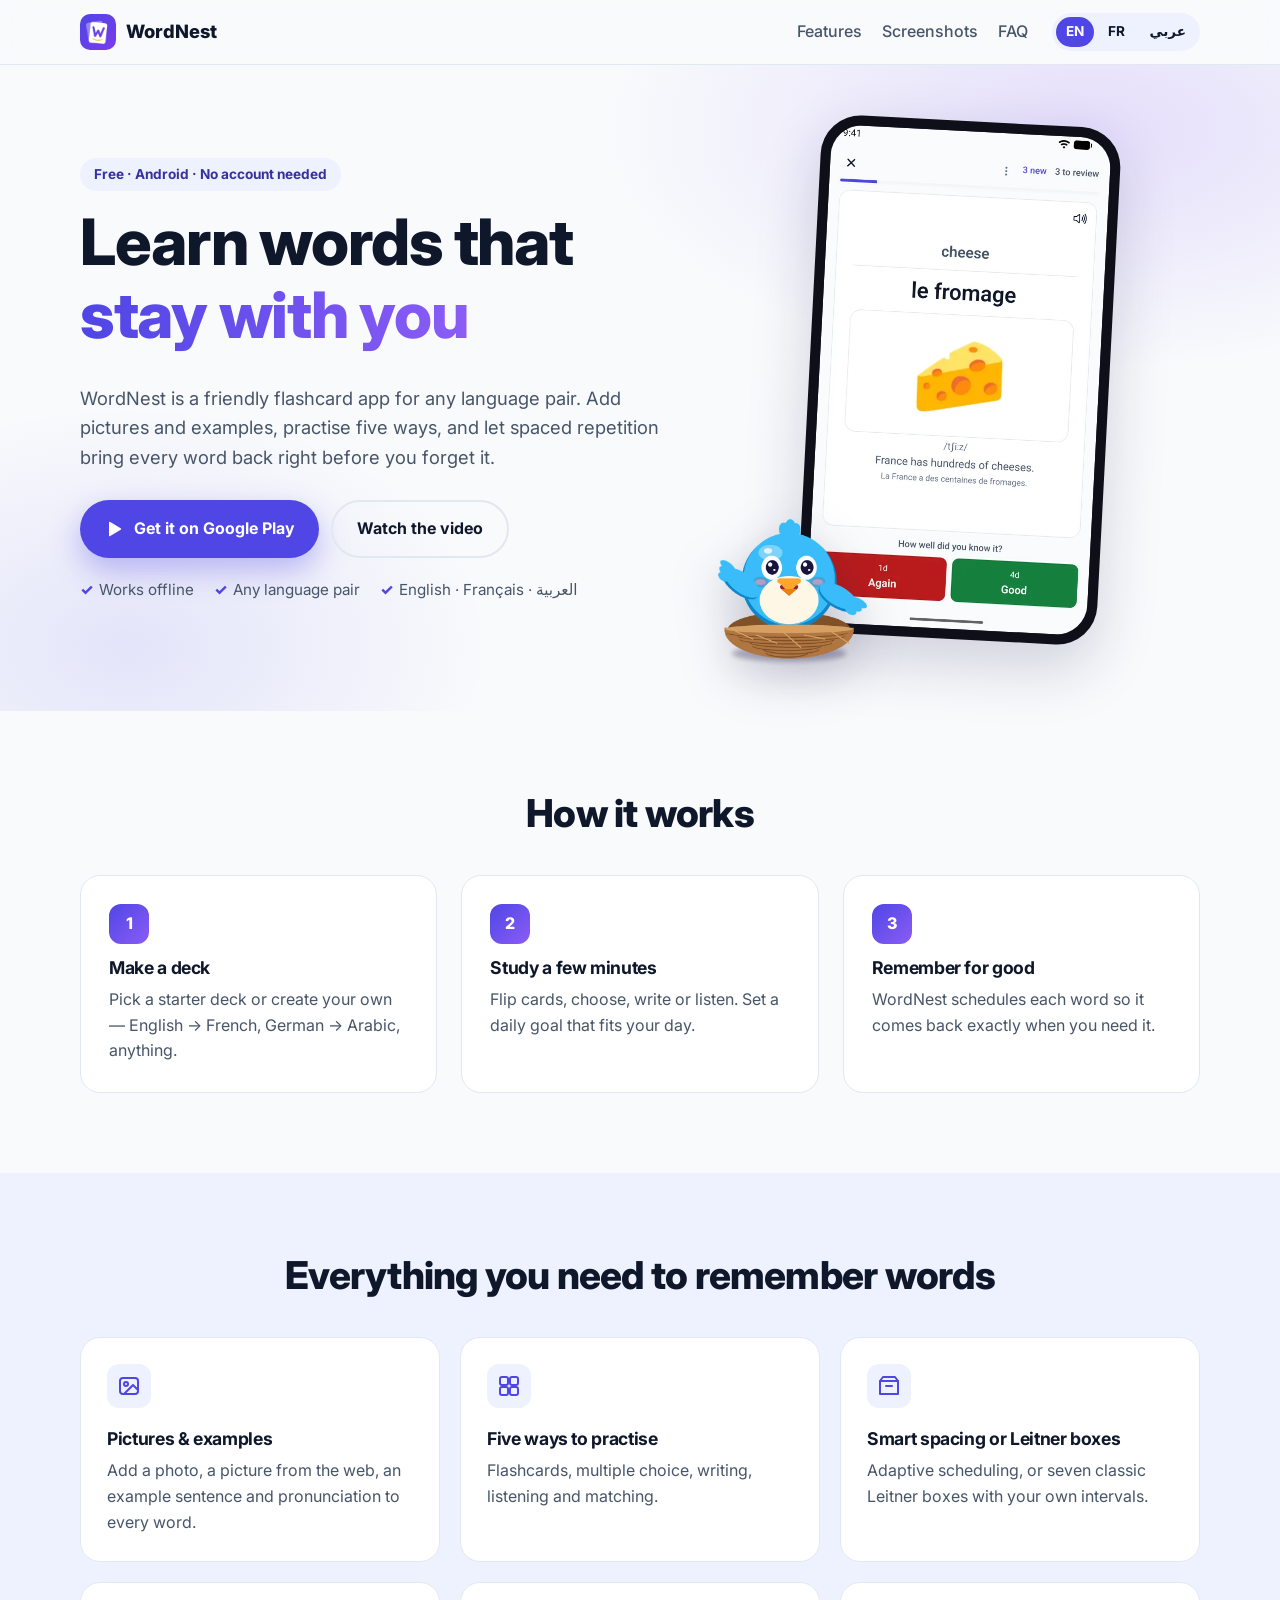
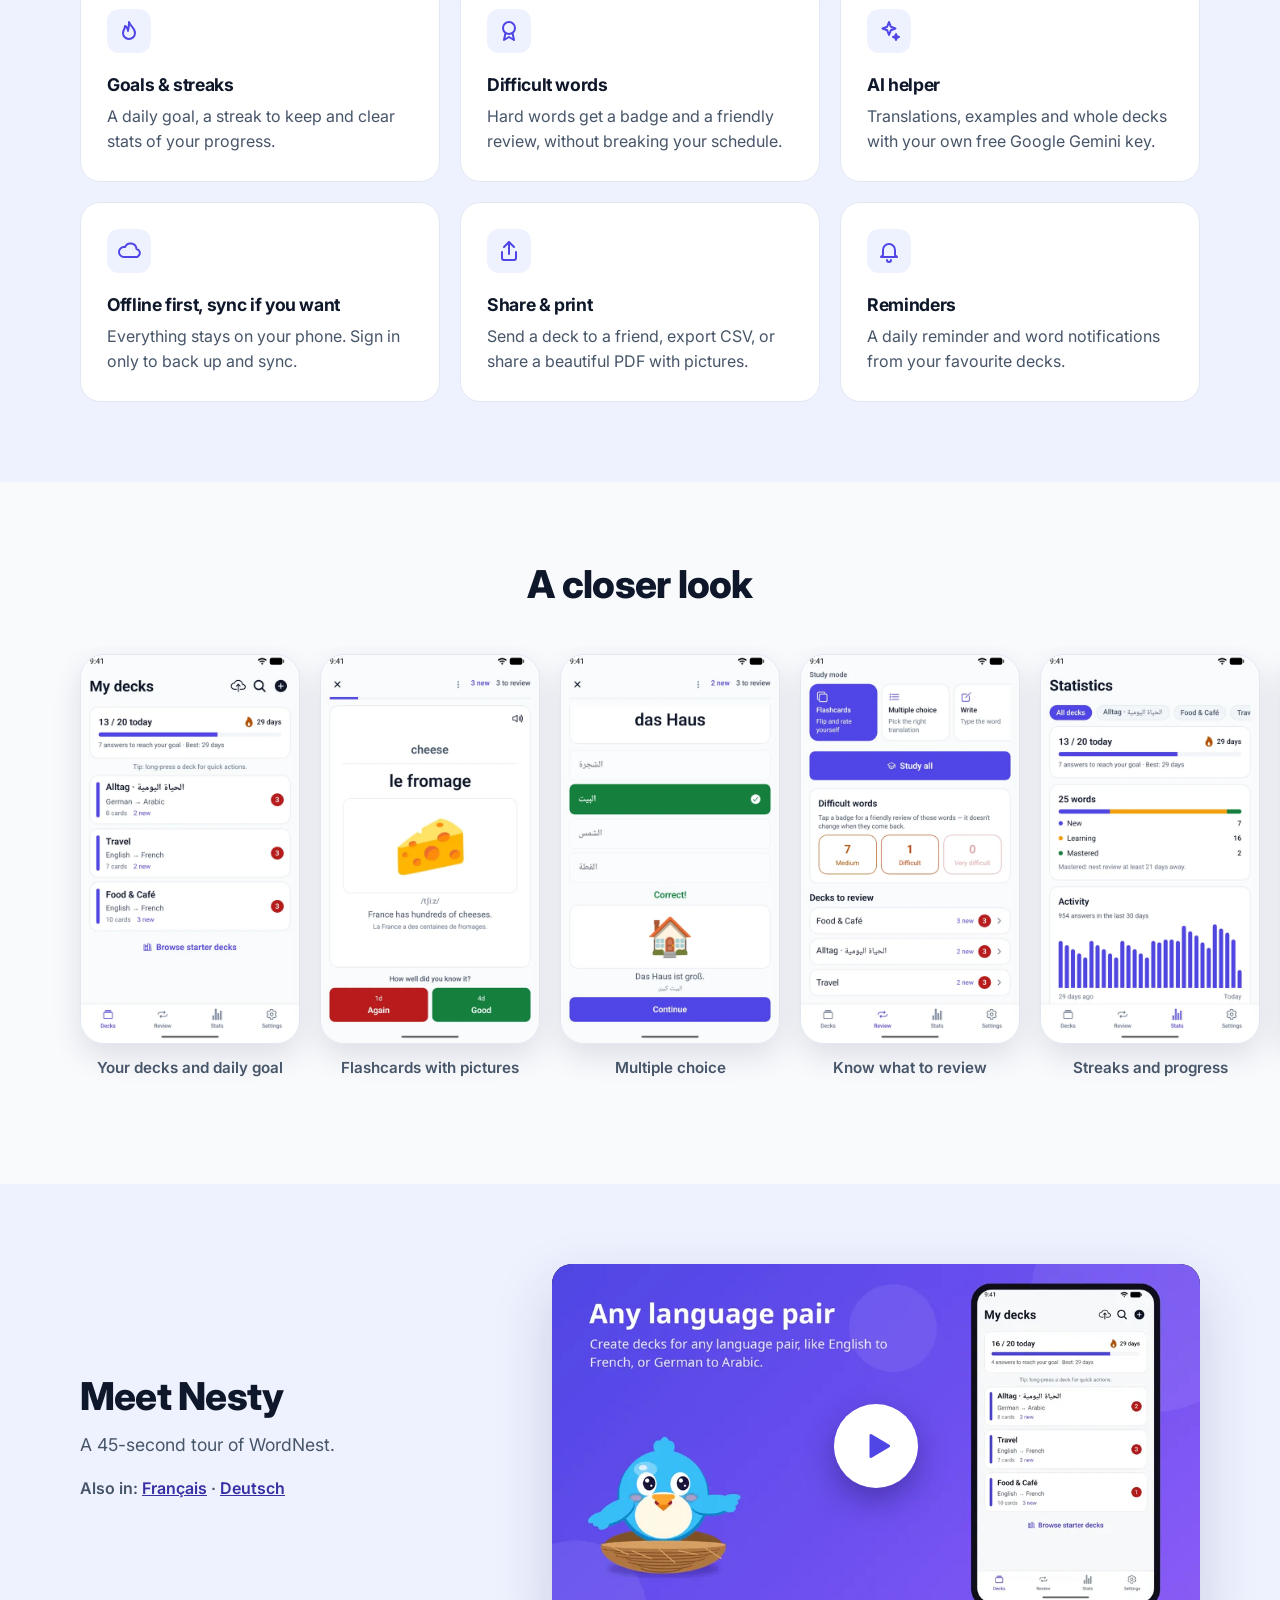
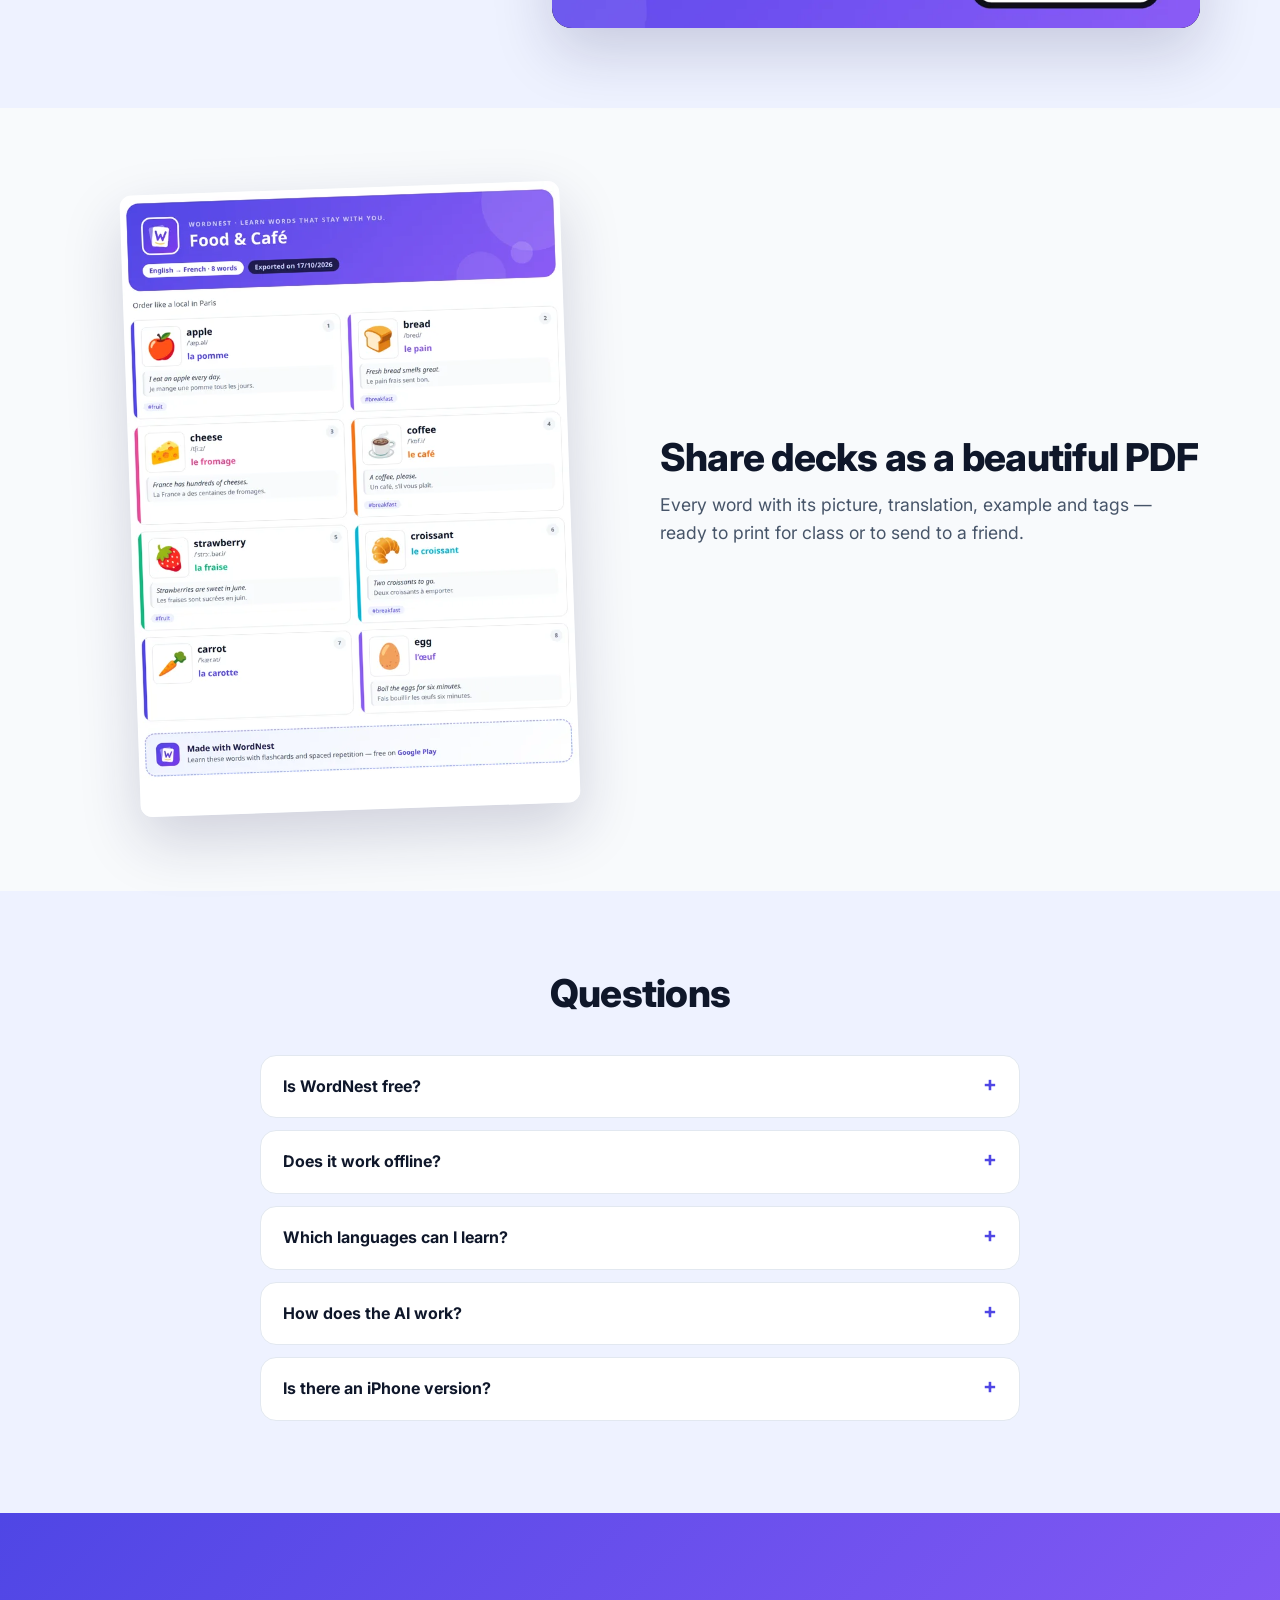
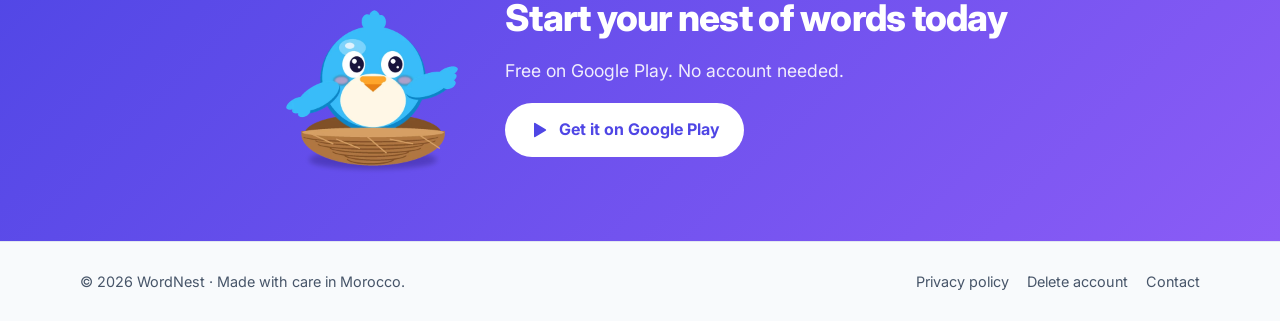
==== index.html @ ed232db6 "landing page" ====
<!doctype html>
<html lang="en" dir="ltr">
  <head>
    <meta charset="utf-8">
    <meta name="viewport" content="width=device-width, initial-scale=1">
    <title>WordNest — learn words that stay with you</title>
    <meta name="description" content="Free vocabulary flashcards for any language: pictures, examples, five study modes, Leitner boxes and daily streaks. Works offline.">
    <link rel="canonical" href="https://ilyasilyasm2024.github.io/wordnest/">
    <link rel="alternate" hreflang="en" href="https://ilyasilyasm2024.github.io/wordnest/">
    <link rel="alternate" hreflang="fr" href="https://ilyasilyasm2024.github.io/wordnest/fr/">
    <link rel="alternate" hreflang="ar" href="https://ilyasilyasm2024.github.io/wordnest/ar/">
    <link rel="alternate" hreflang="x-default" href="https://ilyasilyasm2024.github.io/wordnest/">
    <meta property="og:type" content="website">
    <meta property="og:title" content="WordNest — learn words that stay with you">
    <meta property="og:description" content="Free vocabulary flashcards for any language: pictures, examples, five study modes, Leitner boxes and daily streaks. Works offline.">
    <meta property="og:url" content="https://ilyasilyasm2024.github.io/wordnest/">
    <meta property="og:image" content="https://ilyasilyasm2024.github.io/wordnest/assets/og-image.png">
    <meta name="twitter:card" content="summary_large_image">
    <meta name="theme-color" content="#4F46E5">
    <link rel="icon" type="image/png" href="assets/favicon.png">
    <link rel="preconnect" href="https://fonts.googleapis.com">
    <link rel="preconnect" href="https://fonts.gstatic.com" crossorigin>
    <link href="https://fonts.googleapis.com/css2?family=Inter:wght@400;500;700;800&amp;family=Noto+Sans+Arabic:wght@400;500;700;800&amp;display=swap" rel="stylesheet">
    <link rel="stylesheet" href="style.css">
  </head>
  <body>
    <header class="nav">
      <div class="wrap nav-inner">
        <a class="brand" href=""><img src="assets/logo.png" alt="" width="36" height="36">WordNest</a>
        <nav class="links" aria-label="Main">
          <a href="#features">Features</a>
          <a href="#screens">Screenshots</a>
          <a href="#faq">FAQ</a>
        </nav>
        <div class="langs" aria-label="Language"><span aria-current="page">EN</span><a href="fr/" hreflang="fr" lang="fr">FR</a><a href="ar/" hreflang="ar" lang="ar">عربي</a></div>
      </div>
    </header>

    <main>
      <section class="hero">
        <div class="wrap hero-inner">
          <div class="hero-text">
            <p class="eyebrow">Free · Android · No account needed</p>
            <h1>Learn words that <span>stay with you</span></h1>
            <p class="lead">WordNest is a friendly flashcard app for any language pair. Add pictures and examples, practise five ways, and let spaced repetition bring every word back right before you forget it.</p>
            <div class="actions">
              <a class="btn btn-play" href="https://play.google.com/store/apps/details?id=com.ilyasqb.wordnest&amp;referrer=utm_source%3Dwebsite%26utm_content%3Den" rel="noopener"><svg viewBox="0 0 24 24" aria-hidden="true" class="play"><path fill="currentColor" d="M6 4.5v15a1 1 0 0 0 1.5.86l12.5-7.5a1 1 0 0 0 0-1.72L7.5 3.64A1 1 0 0 0 6 4.5z"/></svg>Get it on Google Play</a>
              <a class="btn btn-ghost" href="#video">Watch the video</a>
            </div>
            <ul class="trust"><li>Works offline</li><li>Any language pair</li><li>English · Français · العربية</li></ul>
          </div>
          <div class="hero-art">
            <div class="phone"><img src="assets/screens/flashcard.webp" alt="" width="540" height="960"></div>
            <img class="nesty" src="assets/nesty.webp" alt="Nesty" width="600" height="600">
          </div>
        </div>
      </section>

      <section class="section">
        <div class="wrap">
          <h2>How it works</h2>
          <ol class="steps">
            <li><span class="num">1</span><h3>Make a deck</h3><p>Pick a starter deck or create your own — English → French, German → Arabic, anything.</p></li>
            <li><span class="num">2</span><h3>Study a few minutes</h3><p>Flip cards, choose, write or listen. Set a daily goal that fits your day.</p></li>
            <li><span class="num">3</span><h3>Remember for good</h3><p>WordNest schedules each word so it comes back exactly when you need it.</p></li>
          </ol>
        </div>
      </section>

      <section class="section alt" id="features">
        <div class="wrap">
          <h2>Everything you need to remember words</h2>
          <div class="grid">
            <article class="card"><svg class="icon" viewBox="0 0 24 24" fill="none" stroke="currentColor" stroke-width="2" stroke-linecap="round" stroke-linejoin="round" aria-hidden="true"><rect x="3" y="4" width="18" height="16" rx="3"/><circle cx="9" cy="10" r="2"/><path d="m21 16-5-5-9 9"/></svg><h3>Pictures &amp; examples</h3><p>Add a photo, a picture from the web, an example sentence and pronunciation to every word.</p></article>
            <article class="card"><svg class="icon" viewBox="0 0 24 24" fill="none" stroke="currentColor" stroke-width="2" stroke-linecap="round" stroke-linejoin="round" aria-hidden="true"><rect x="3" y="3" width="8" height="8" rx="2"/><rect x="13" y="3" width="8" height="8" rx="2"/><rect x="3" y="13" width="8" height="8" rx="2"/><rect x="13" y="13" width="8" height="8" rx="2"/></svg><h3>Five ways to practise</h3><p>Flashcards, multiple choice, writing, listening and matching.</p></article>
            <article class="card"><svg class="icon" viewBox="0 0 24 24" fill="none" stroke="currentColor" stroke-width="2" stroke-linecap="round" stroke-linejoin="round" aria-hidden="true"><path d="M3 7h18v13H3z"/><path d="M3 7l3-4h12l3 4"/><path d="M9 12h6"/></svg><h3>Smart spacing or Leitner boxes</h3><p>Adaptive scheduling, or seven classic Leitner boxes with your own intervals.</p></article>
            <article class="card"><svg class="icon" viewBox="0 0 24 24" fill="none" stroke="currentColor" stroke-width="2" stroke-linecap="round" stroke-linejoin="round" aria-hidden="true"><path d="M12 3c1 4 6 6 6 11a6 6 0 0 1-12 0c0-3 2-4 2-7 2 1 3 3 3 5 1-3 1-6 1-9z"/></svg><h3>Goals &amp; streaks</h3><p>A daily goal, a streak to keep and clear stats of your progress.</p></article>
            <article class="card"><svg class="icon" viewBox="0 0 24 24" fill="none" stroke="currentColor" stroke-width="2" stroke-linecap="round" stroke-linejoin="round" aria-hidden="true"><circle cx="12" cy="9" r="6"/><path d="m8.5 14-1.5 7 5-3 5 3-1.5-7"/></svg><h3>Difficult words</h3><p>Hard words get a badge and a friendly review, without breaking your schedule.</p></article>
            <article class="card"><svg class="icon" viewBox="0 0 24 24" fill="none" stroke="currentColor" stroke-width="2" stroke-linecap="round" stroke-linejoin="round" aria-hidden="true"><path d="M12 3l1.8 4.7L18.5 9.5l-4.7 1.8L12 16l-1.8-4.7L5.5 9.5l4.7-1.8z"/><path d="M19 15l.8 2.2L22 18l-2.2.8L19 21l-.8-2.2L16 18l2.2-.8z"/></svg><h3>AI helper</h3><p>Translations, examples and whole decks with your own free Google Gemini key.</p></article>
            <article class="card"><svg class="icon" viewBox="0 0 24 24" fill="none" stroke="currentColor" stroke-width="2" stroke-linecap="round" stroke-linejoin="round" aria-hidden="true"><path d="M7 18a5 5 0 1 1 1-9.9A6 6 0 0 1 19.5 10 4 4 0 0 1 18 18z"/></svg><h3>Offline first, sync if you want</h3><p>Everything stays on your phone. Sign in only to back up and sync.</p></article>
            <article class="card"><svg class="icon" viewBox="0 0 24 24" fill="none" stroke="currentColor" stroke-width="2" stroke-linecap="round" stroke-linejoin="round" aria-hidden="true"><path d="M12 3v12"/><path d="m7 8 5-5 5 5"/><path d="M5 13v6a2 2 0 0 0 2 2h10a2 2 0 0 0 2-2v-6"/></svg><h3>Share &amp; print</h3><p>Send a deck to a friend, export CSV, or share a beautiful PDF with pictures.</p></article>
            <article class="card"><svg class="icon" viewBox="0 0 24 24" fill="none" stroke="currentColor" stroke-width="2" stroke-linecap="round" stroke-linejoin="round" aria-hidden="true"><path d="M6 16V11a6 6 0 1 1 12 0v5l2 2H4z"/><path d="M10 21a2 2 0 0 0 4 0"/></svg><h3>Reminders</h3><p>A daily reminder and word notifications from your favourite decks.</p></article>
          </div>
        </div>
      </section>

      <section class="section" id="screens">
        <div class="wrap">
          <h2>A closer look</h2>
        </div>
        <div class="gallery" tabindex="0">
          <figure><img src="assets/screens/home.webp" alt="Your decks and daily goal" width="540" height="960" loading="lazy"><figcaption>Your decks and daily goal</figcaption></figure>
          <figure><img src="assets/screens/flashcard.webp" alt="Flashcards with pictures" width="540" height="960" loading="lazy"><figcaption>Flashcards with pictures</figcaption></figure>
          <figure><img src="assets/screens/choice.webp" alt="Multiple choice" width="540" height="960" loading="lazy"><figcaption>Multiple choice</figcaption></figure>
          <figure><img src="assets/screens/review.webp" alt="Know what to review" width="540" height="960" loading="lazy"><figcaption>Know what to review</figcaption></figure>
          <figure><img src="assets/screens/stats.webp" alt="Streaks and progress" width="540" height="960" loading="lazy"><figcaption>Streaks and progress</figcaption></figure>
          <figure><img src="assets/screens/leitner.webp" alt="Leitner boxes" width="540" height="960" loading="lazy"><figcaption>Leitner boxes</figcaption></figure>
          <figure><img src="assets/screens/deck.webp" alt="Tags, search and AI" width="540" height="960" loading="lazy"><figcaption>Tags, search and AI</figcaption></figure>
        </div>
      </section>

      <section class="section alt" id="video">
        <div class="wrap split">
          <div>
            <h2>Meet Nesty</h2>
            <p class="muted">A 45-second tour of WordNest.</p>
            <p class="also">Also in: <a href="https://youtu.be/CK3e4udOOCQ" lang="fr" rel="noopener">Français</a> · <a href="https://youtu.be/SvLorV7KkRQ" lang="de" rel="noopener">Deutsch</a></p>
          </div>
          <button class="yt" type="button" data-id="M71k04ohaAQ" aria-label="Play the video">
            <img src="media/poster-en.webp" alt="" width="960" height="540" loading="lazy">
            <span class="yt-play"><svg viewBox="0 0 24 24" aria-hidden="true" class="play"><path fill="currentColor" d="M6 4.5v15a1 1 0 0 0 1.5.86l12.5-7.5a1 1 0 0 0 0-1.72L7.5 3.64A1 1 0 0 0 6 4.5z"/></svg></span>
          </button>
        </div>
      </section>

      <section class="section">
        <div class="wrap split pdf">
          <img src="assets/screens/pdf.webp" alt="" width="700" height="990" loading="lazy">
          <div>
            <h2>Share decks as a beautiful PDF</h2>
            <p class="muted">Every word with its picture, translation, example and tags — ready to print for class or to send to a friend.</p>
          </div>
        </div>
      </section>

      <section class="section alt" id="faq">
        <div class="wrap narrow">
          <h2>Questions</h2>
          <details><summary>Is WordNest free?</summary><p>Yes. WordNest is free and you can use everything without an account.</p></details>
          <details><summary>Does it work offline?</summary><p>Yes. Your decks and progress are stored on your phone. An account is optional, only to back up and sync between phones.</p></details>
          <details><summary>Which languages can I learn?</summary><p>Any pair: you create the decks. The app itself is in English, French and Arabic.</p></details>
          <details><summary>How does the AI work?</summary><p>It is optional. You add your own free Google Gemini key; it stays on your phone and is only sent to Google.</p></details>
          <details><summary>Is there an iPhone version?</summary><p>Not yet — WordNest is on Android (Google Play) for now.</p></details>
        </div>
      </section>

      <section class="final">
        <div class="wrap final-inner">
          <img src="assets/nesty-point.webp" alt="" width="600" height="600" loading="lazy">
          <div>
            <h2>Start your nest of words today</h2>
            <p>Free on Google Play. No account needed.</p>
            <a class="btn btn-light" href="https://play.google.com/store/apps/details?id=com.ilyasqb.wordnest&amp;referrer=utm_source%3Dwebsite%26utm_content%3Den" rel="noopener"><svg viewBox="0 0 24 24" aria-hidden="true" class="play"><path fill="currentColor" d="M6 4.5v15a1 1 0 0 0 1.5.86l12.5-7.5a1 1 0 0 0 0-1.72L7.5 3.64A1 1 0 0 0 6 4.5z"/></svg>Get it on Google Play</a>
          </div>
        </div>
      </section>
    </main>

    <footer class="footer">
      <div class="wrap footer-inner">
        <span>© 2026 WordNest · Made with care in Morocco.</span>
        <nav aria-label="Legal">
          <a href="https://ilyasilyasm2024.github.io/wordnest-privacy/">Privacy policy</a>
          <a href="https://ilyasilyasm2024.github.io/wordnest-privacy/delete-account.html">Delete account</a>
          <a href="mailto:ilyas.qb.dev@gmail.com">Contact</a>
        </nav>
      </div>
    </footer>
    <script>
      // The YouTube player loads only when the visitor taps play (keeps the page light).
      document.querySelectorAll('.yt').forEach((button) => {
        button.addEventListener('click', () => {
          const frame = document.createElement('iframe');
          frame.src = 'https://www.youtube-nocookie.com/embed/' + button.dataset.id + '?autoplay=1&rel=0';
          frame.title = button.getAttribute('aria-label');
          frame.allow = 'autoplay; encrypted-media; picture-in-picture; fullscreen';
          frame.allowFullscreen = true;
          frame.className = 'yt-frame';
          button.replaceWith(frame);
        });
      });
    </script>
  </body>
</html>
---- style.css ----
/* WordNest landing page — colours match the app (src/theme/palette.ts). */
:root {
  --brand: #4f46e5;
  --brand-2: #8b5cf6;
  --brand-ink: #3730a3;
  --bg: #f8fafc;
  --bg-alt: #eef2ff;
  --surface: #ffffff;
  --text: #0f172a;
  --muted: #475569;
  --border: #e2e8f0;
  --on-brand: #ffffff;
  --shadow: 0 24px 60px rgba(30, 27, 75, 0.18);
  --radius: 20px;
  --font: 'Inter', system-ui, -apple-system, 'Segoe UI', Roboto, sans-serif;
  color-scheme: light;
}
@media (prefers-color-scheme: dark) {
  :root {
    --bg: #0b1020;
    --bg-alt: #121a33;
    --surface: #161f3d;
    --text: #e2e8f0;
    --muted: #a5b4cc;
    --border: #26315a;
    --brand-ink: #a5b4fc;
    --shadow: 0 24px 60px rgba(0, 0, 0, 0.45);
    color-scheme: dark;
  }
}
[dir='rtl'] {
  --font: 'Noto Sans Arabic', 'Inter', system-ui, sans-serif;
}

* {
  box-sizing: border-box;
}
html {
  scroll-behavior: smooth;
}
body {
  margin: 0;
  font-family: var(--font);
  background: var(--bg);
  color: var(--text);
  line-height: 1.6;
  -webkit-font-smoothing: antialiased;
  overflow-x: clip;
}
img,
video {
  max-width: 100%;
  height: auto;
  display: block;
}
a {
  color: inherit;
}
h1,
h2,
h3 {
  line-height: 1.15;
  margin: 0 0 0.5em;
  letter-spacing: -0.02em;
}
[dir='rtl'] h1,
[dir='rtl'] h2,
[dir='rtl'] h3 {
  letter-spacing: 0;
}
h2 {
  font-size: clamp(1.7rem, 3.5vw, 2.4rem);
  font-weight: 800;
}
h3 {
  font-size: 1.1rem;
  font-weight: 700;
}
p {
  margin: 0 0 1em;
}
.wrap {
  width: min(1120px, 100% - 32px);
  margin-inline: auto;
}
.narrow {
  width: min(760px, 100% - 32px);
}
.muted {
  color: var(--muted);
  font-size: 1.1rem;
}

/* ——— nav ——— */
.nav {
  position: sticky;
  top: 0;
  z-index: 10;
  background: color-mix(in srgb, var(--bg) 85%, transparent);
  backdrop-filter: blur(12px);
  border-bottom: 1px solid var(--border);
}
.nav-inner {
  display: flex;
  align-items: center;
  gap: 24px;
  height: 64px;
}
.brand {
  display: flex;
  align-items: center;
  gap: 10px;
  font-weight: 800;
  font-size: 1.15rem;
  text-decoration: none;
}
.brand img {
  border-radius: 10px;
}
.links {
  display: flex;
  gap: 20px;
  margin-inline-start: auto;
}
.links a {
  text-decoration: none;
  color: var(--muted);
  font-weight: 500;
}
.links a:hover {
  color: var(--text);
}
.langs {
  display: flex;
  gap: 4px;
  background: var(--bg-alt);
  border-radius: 999px;
  padding: 4px;
  font-size: 0.85rem;
  font-weight: 700;
}
.langs a,
.langs span {
  padding: 4px 10px;
  border-radius: 999px;
  text-decoration: none;
}
.langs span {
  background: var(--brand);
  color: var(--on-brand);
}
@media (max-width: 720px) {
  .links {
    display: none;
  }
  .langs {
    margin-inline-start: auto;
  }
}

/* ——— buttons ——— */
.btn {
  display: inline-flex;
  align-items: center;
  gap: 10px;
  padding: 14px 24px;
  border-radius: 999px;
  font-weight: 700;
  text-decoration: none;
  transition:
    transform 0.15s ease,
    box-shadow 0.15s ease;
}
.btn:hover {
  transform: translateY(-2px);
}
.btn-play {
  background: var(--brand);
  color: var(--on-brand);
  box-shadow: 0 12px 30px rgba(79, 70, 229, 0.35);
}
.btn-ghost {
  border: 2px solid var(--border);
}
.btn-light {
  background: var(--surface);
  color: var(--brand);
}
.play {
  width: 20px;
  height: 20px;
}

/* ——— hero ——— */
.hero {
  padding: 56px 0 72px;
  background:
    radial-gradient(800px 400px at 85% 10%, rgba(139, 92, 246, 0.18), transparent 60%),
    radial-gradient(600px 400px at 10% 90%, rgba(79, 70, 229, 0.12), transparent 60%);
}
.hero-inner {
  display: grid;
  grid-template-columns: 1.1fr 0.9fr;
  gap: 48px;
  align-items: center;
}
.eyebrow {
  display: inline-block;
  background: var(--bg-alt);
  color: var(--brand-ink);
  font-weight: 700;
  font-size: 0.85rem;
  padding: 6px 14px;
  border-radius: 999px;
}
h1 {
  font-size: clamp(2.4rem, 6vw, 4rem);
  font-weight: 800;
}
h1 span {
  background: linear-gradient(90deg, var(--brand), var(--brand-2));
  -webkit-background-clip: text;
  background-clip: text;
  color: transparent;
}
.lead {
  font-size: 1.15rem;
  color: var(--muted);
  max-width: 36em;
}
.actions {
  display: flex;
  flex-wrap: wrap;
  gap: 12px;
  margin: 28px 0 20px;
}
.trust {
  display: flex;
  flex-wrap: wrap;
  gap: 8px 20px;
  list-style: none;
  padding: 0;
  margin: 0;
  color: var(--muted);
  font-size: 0.95rem;
}
.trust li::before {
  content: '✓';
  color: var(--brand);
  font-weight: 800;
  margin-inline-end: 6px;
}
.hero-art {
  position: relative;
  justify-self: center;
}
.phone {
  width: min(300px, 70vw);
  border-radius: 40px;
  background: #0f0f1a;
  padding: 10px;
  box-shadow: var(--shadow);
  transform: rotate(3deg);
}
[dir='rtl'] .phone {
  transform: rotate(-3deg);
}
.phone img {
  border-radius: 31px;
}
.nesty {
  position: absolute;
  width: 180px;
  bottom: -30px;
  inset-inline-start: -110px;
  filter: drop-shadow(0 16px 24px rgba(30, 27, 75, 0.25));
  animation: bob 3.2s ease-in-out infinite;
}
@keyframes bob {
  50% {
    transform: translateY(-10px);
  }
}
@media (prefers-reduced-motion: reduce) {
  .nesty {
    animation: none;
  }
  html {
    scroll-behavior: auto;
  }
}
@media (max-width: 860px) {
  .hero-inner {
    grid-template-columns: 1fr;
    text-align: center;
  }
  .lead {
    margin-inline: auto;
  }
  .actions,
  .trust {
    justify-content: center;
  }
  .nesty {
    width: 110px;
    inset-inline-start: -40px;
  }
}

/* ——— sections ——— */
.section {
  padding: 80px 0;
}
.alt {
  background: var(--bg-alt);
}
.section h2 {
  text-align: center;
  margin-bottom: 40px;
}
.steps {
  display: grid;
  grid-template-columns: repeat(3, 1fr);
  gap: 24px;
  list-style: none;
  padding: 0;
  margin: 0;
}
.steps li {
  background: var(--surface);
  border: 1px solid var(--border);
  border-radius: var(--radius);
  padding: 28px;
}
.num {
  display: inline-grid;
  place-items: center;
  width: 40px;
  height: 40px;
  border-radius: 12px;
  background: linear-gradient(135deg, var(--brand), var(--brand-2));
  color: var(--on-brand);
  font-weight: 800;
  margin-bottom: 14px;
}
.steps p,
.card p {
  color: var(--muted);
  margin: 0;
}
.grid {
  display: grid;
  grid-template-columns: repeat(3, 1fr);
  gap: 20px;
}
.card {
  background: var(--surface);
  border: 1px solid var(--border);
  border-radius: var(--radius);
  padding: 26px;
}
.icon {
  width: 44px;
  height: 44px;
  padding: 10px;
  border-radius: 12px;
  background: var(--bg-alt);
  color: var(--brand);
  margin-bottom: 14px;
}
@media (max-width: 860px) {
  .steps,
  .grid {
    grid-template-columns: 1fr;
  }
}
@media (min-width: 600px) and (max-width: 860px) {
  .grid {
    grid-template-columns: repeat(2, 1fr);
  }
}

/* ——— gallery ——— */
.gallery {
  display: flex;
  gap: 20px;
  overflow-x: auto;
  scroll-snap-type: x mandatory;
  padding: 8px max(16px, (100% - 1120px) / 2) 24px;
  scrollbar-width: thin;
}
.gallery figure {
  flex: 0 0 auto;
  width: 220px;
  margin: 0;
  scroll-snap-align: center;
  text-align: center;
}
.gallery img {
  border-radius: 24px;
  border: 1px solid var(--border);
  box-shadow: 0 12px 30px rgba(30, 27, 75, 0.12);
}
.gallery figcaption {
  margin-top: 12px;
  font-weight: 600;
  color: var(--muted);
  font-size: 0.95rem;
}

/* ——— video & pdf ——— */
.split {
  display: grid;
  grid-template-columns: 0.8fr 1.2fr;
  gap: 40px;
  align-items: center;
}
.split h2 {
  text-align: start;
  margin-bottom: 12px;
}
.yt,
.yt-frame {
  position: relative;
  width: 100%;
  aspect-ratio: 16 / 9;
  border: 0;
  padding: 0;
  border-radius: var(--radius);
  overflow: hidden;
  box-shadow: var(--shadow);
  background: #000;
  cursor: pointer;
}
.yt img {
  width: 100%;
  height: 100%;
  object-fit: cover;
}
.yt-play {
  position: absolute;
  inset: 0;
  margin: auto;
  width: 84px;
  height: 84px;
  display: grid;
  place-items: center;
  border-radius: 50%;
  background: #ffffff;
  color: var(--brand);
  box-shadow: 0 12px 30px rgba(15, 10, 60, 0.35);
  transition: transform 0.15s ease;
}
.yt:hover .yt-play {
  transform: scale(1.08);
}
.yt-play .play {
  width: 34px;
  height: 34px;
  margin-inline-start: 4px;
}
.also {
  color: var(--muted);
  font-weight: 600;
}
.also a {
  color: var(--brand-ink);
}
.pdf {
  grid-template-columns: 1fr 1fr;
}
.pdf img {
  border-radius: 12px;
  box-shadow: var(--shadow);
  transform: rotate(-2deg);
  max-width: 440px;
  justify-self: center;
}
@media (max-width: 860px) {
  .split,
  .pdf {
    grid-template-columns: 1fr;
    text-align: center;
  }
  .split h2 {
    text-align: center;
  }
}

/* ——— faq ——— */
details {
  background: var(--surface);
  border: 1px solid var(--border);
  border-radius: 16px;
  padding: 18px 22px;
  margin-bottom: 12px;
}
summary {
  cursor: pointer;
  font-weight: 700;
  list-style: none;
  display: flex;
  justify-content: space-between;
  gap: 16px;
}
summary::-webkit-details-marker {
  display: none;
}
summary::after {
  content: '+';
  color: var(--brand);
  font-size: 1.3rem;
  line-height: 1;
}
details[open] summary::after {
  content: '–';
}
details p {
  margin: 12px 0 0;
  color: var(--muted);
}

/* ——— final call to action ——— */
.final {
  background: linear-gradient(135deg, var(--brand), var(--brand-2));
  color: var(--on-brand);
  padding: 64px 0;
}
.final-inner {
  display: flex;
  align-items: center;
  justify-content: center;
  gap: 32px;
  flex-wrap: wrap;
}
.final-inner img {
  width: 200px;
}
.final h2 {
  font-size: clamp(1.6rem, 3.5vw, 2.3rem);
}
.final p {
  opacity: 0.9;
  font-size: 1.1rem;
}
@media (max-width: 720px) {
  .final-inner {
    text-align: center;
  }
}

/* ——— footer ——— */
.footer {
  padding: 28px 0;
  border-top: 1px solid var(--border);
  color: var(--muted);
  font-size: 0.9rem;
}
.footer-inner {
  display: flex;
  justify-content: space-between;
  flex-wrap: wrap;
  gap: 12px;
}
.footer nav {
  display: flex;
  gap: 18px;
  flex-wrap: wrap;
}
.footer a {
  text-decoration: none;
}
.footer a:hover {
  color: var(--text);
}
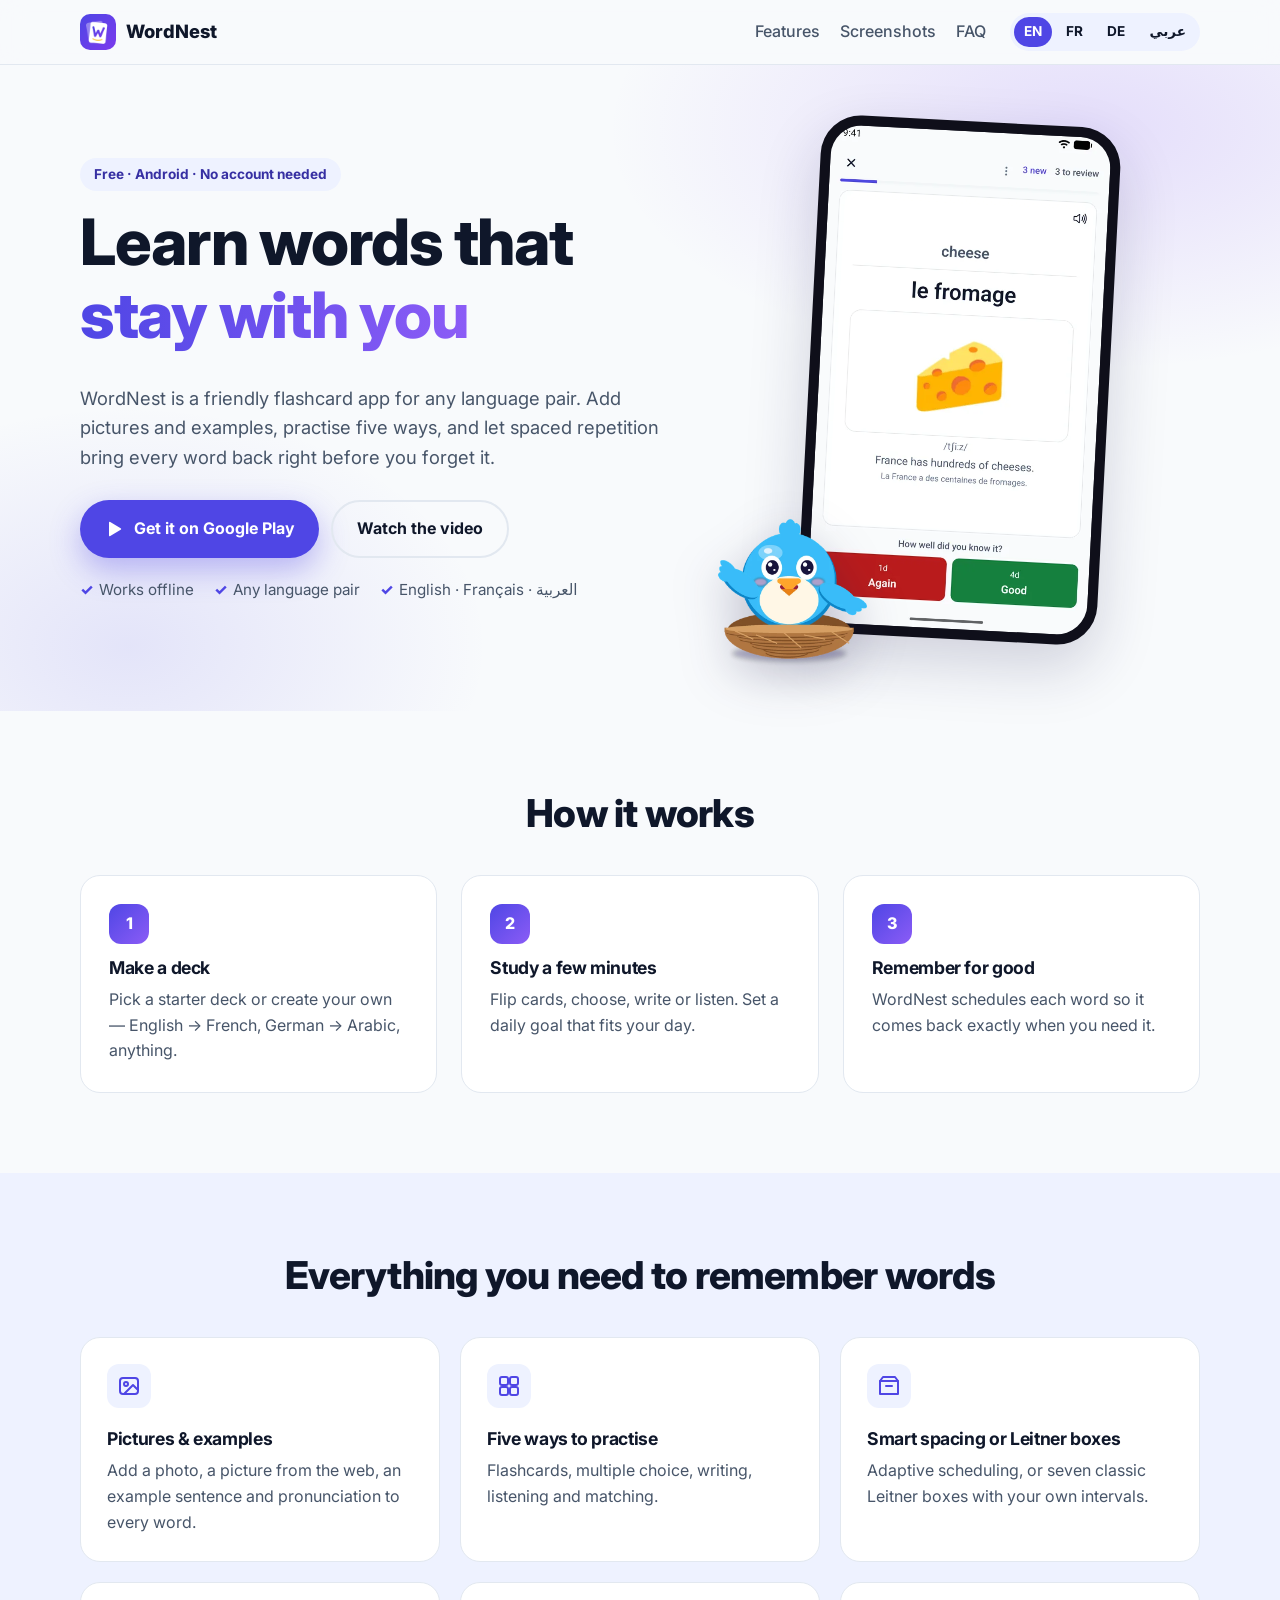
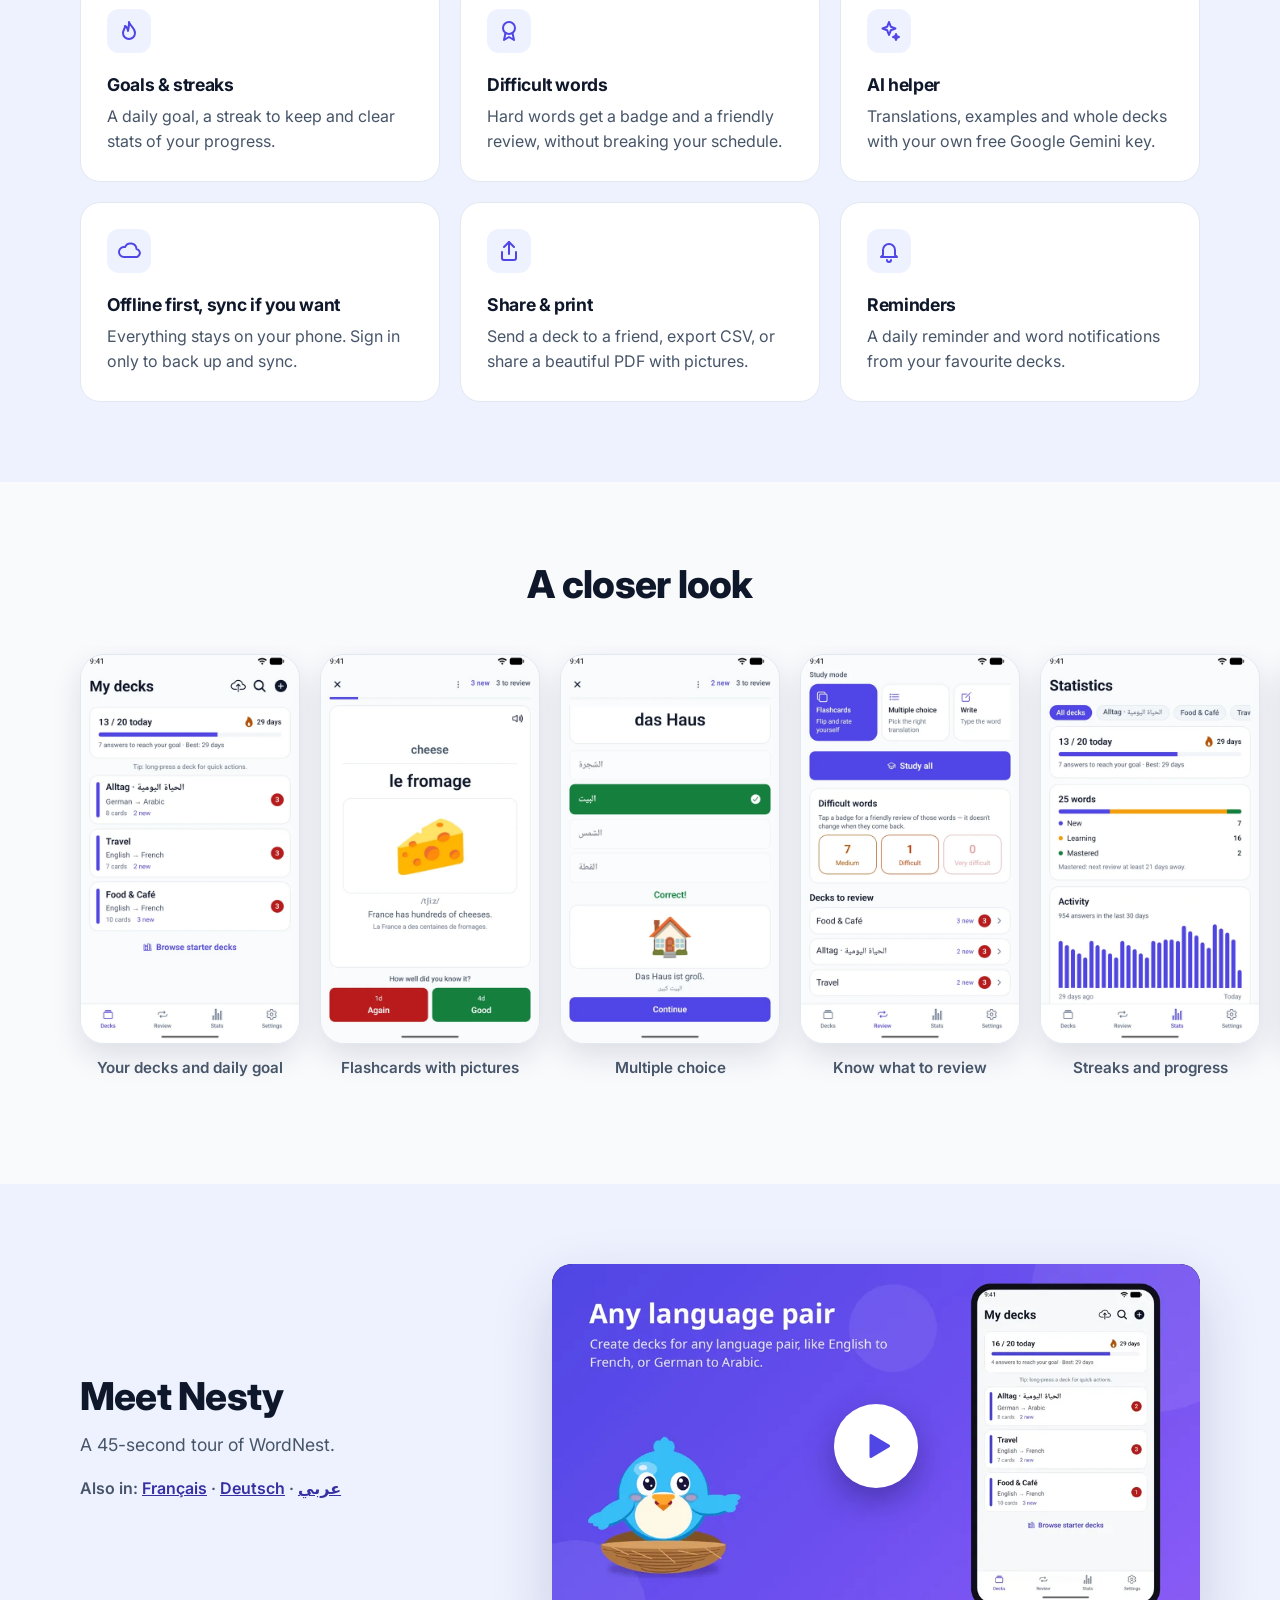
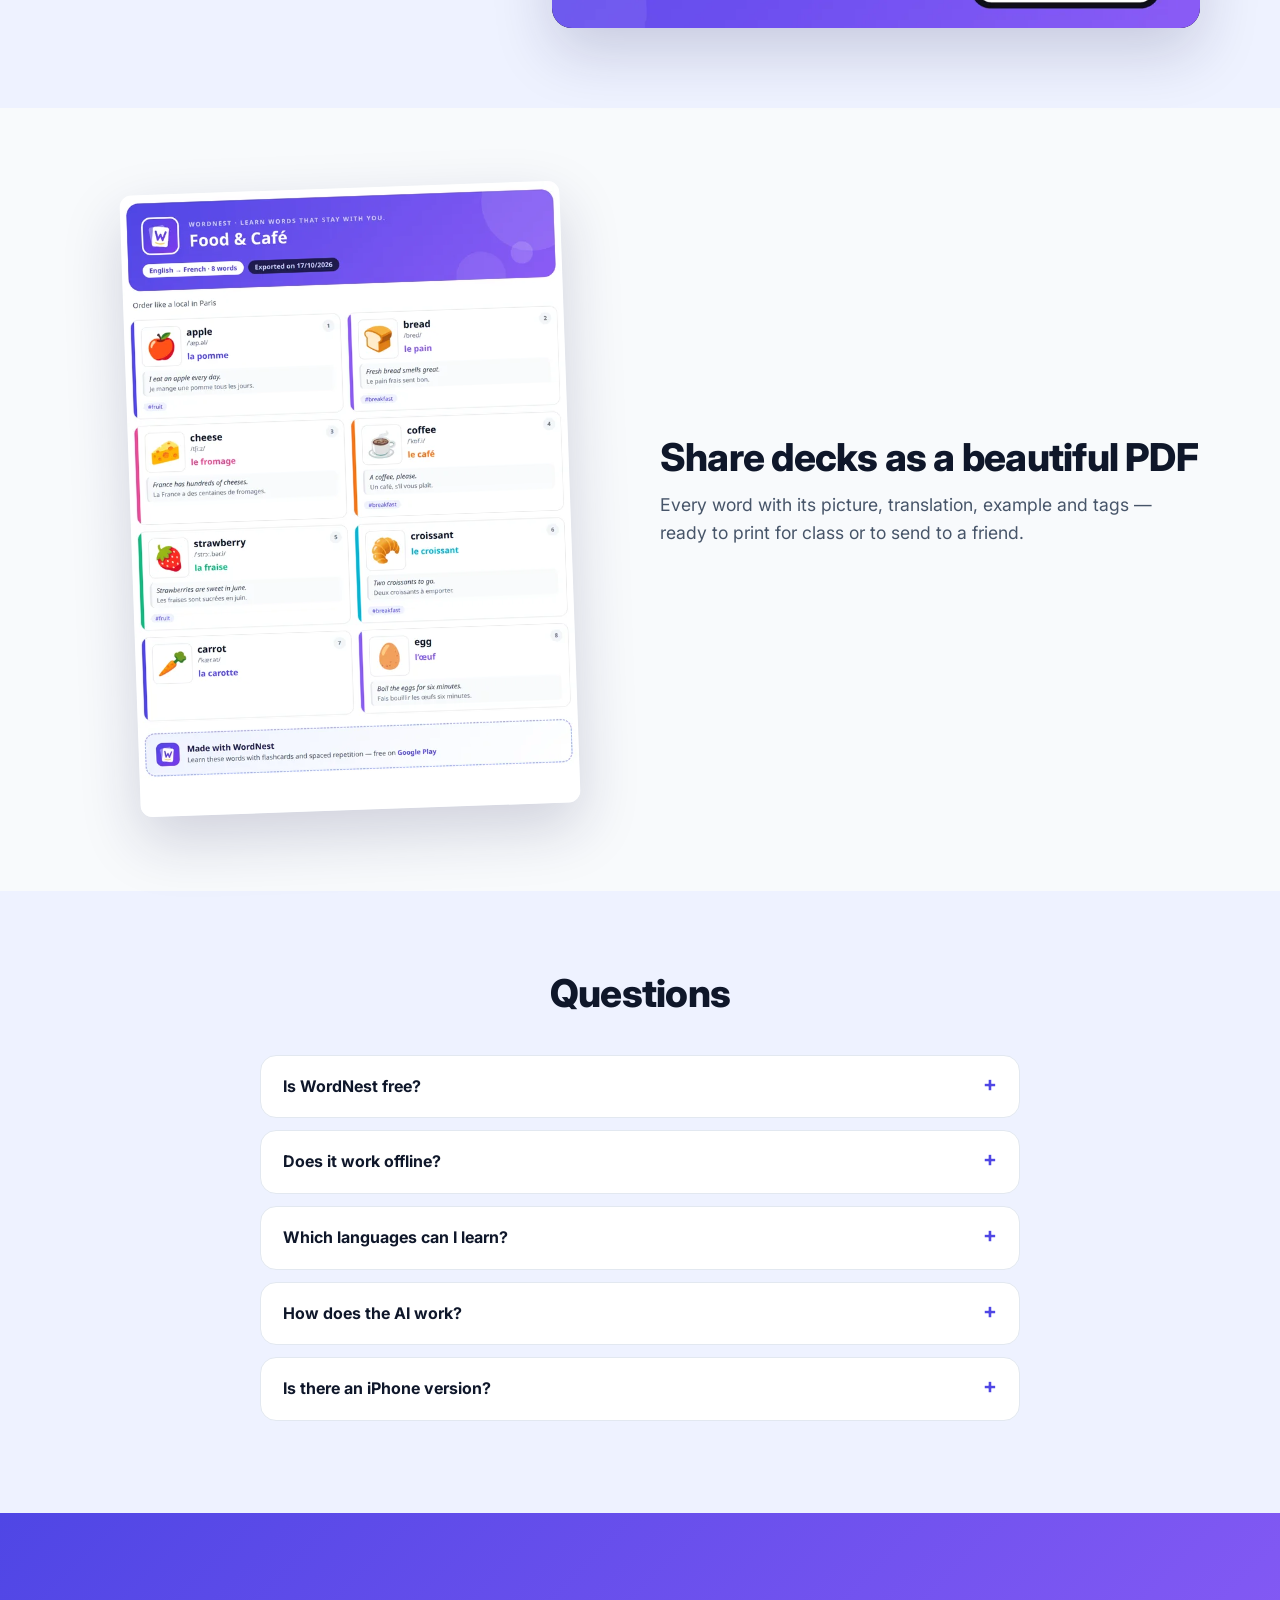
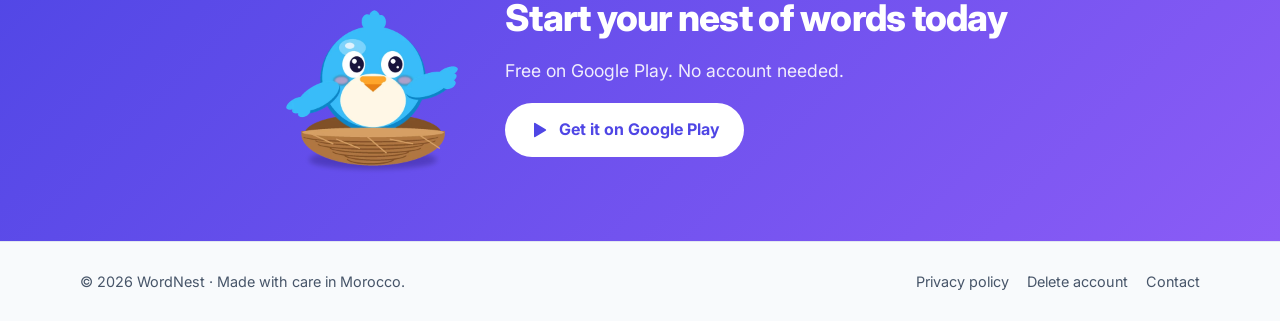
==== commit 7beb690d: "new updates" ====
--- a/index.html
+++ b/index.html
@@ -8,6 +8,7 @@
     <link rel="canonical" href="https://ilyasilyasm2024.github.io/wordnest/">
     <link rel="alternate" hreflang="en" href="https://ilyasilyasm2024.github.io/wordnest/">
     <link rel="alternate" hreflang="fr" href="https://ilyasilyasm2024.github.io/wordnest/fr/">
+    <link rel="alternate" hreflang="de" href="https://ilyasilyasm2024.github.io/wordnest/de/">
     <link rel="alternate" hreflang="ar" href="https://ilyasilyasm2024.github.io/wordnest/ar/">
     <link rel="alternate" hreflang="x-default" href="https://ilyasilyasm2024.github.io/wordnest/">
     <meta property="og:type" content="website">
@@ -32,7 +33,7 @@
           <a href="#screens">Screenshots</a>
           <a href="#faq">FAQ</a>
         </nav>
-        <div class="langs" aria-label="Language"><span aria-current="page">EN</span><a href="fr/" hreflang="fr" lang="fr">FR</a><a href="ar/" hreflang="ar" lang="ar">عربي</a></div>
+        <div class="langs" aria-label="Language"><span aria-current="page">EN</span><a href="fr/" hreflang="fr" lang="fr">FR</a><a href="de/" hreflang="de" lang="de">DE</a><a href="ar/" hreflang="ar" lang="ar">عربي</a></div>
       </div>
     </header>
 
@@ -104,7 +105,7 @@
           <div>
             <h2>Meet Nesty</h2>
             <p class="muted">A 45-second tour of WordNest.</p>
-            <p class="also">Also in: <a href="https://youtu.be/CK3e4udOOCQ" lang="fr" rel="noopener">Français</a> · <a href="https://youtu.be/SvLorV7KkRQ" lang="de" rel="noopener">Deutsch</a></p>
+            <p class="also">Also in: <a href="https://youtu.be/CK3e4udOOCQ" lang="fr" rel="noopener">Français</a> · <a href="https://youtu.be/SvLorV7KkRQ" lang="de" rel="noopener">Deutsch</a> · <a href="https://youtu.be/rG4x2dsafrI" lang="ar" rel="noopener">عربي</a></p>
           </div>
           <button class="yt" type="button" data-id="M71k04ohaAQ" aria-label="Play the video">
             <img src="media/poster-en.webp" alt="" width="960" height="540" loading="lazy">
